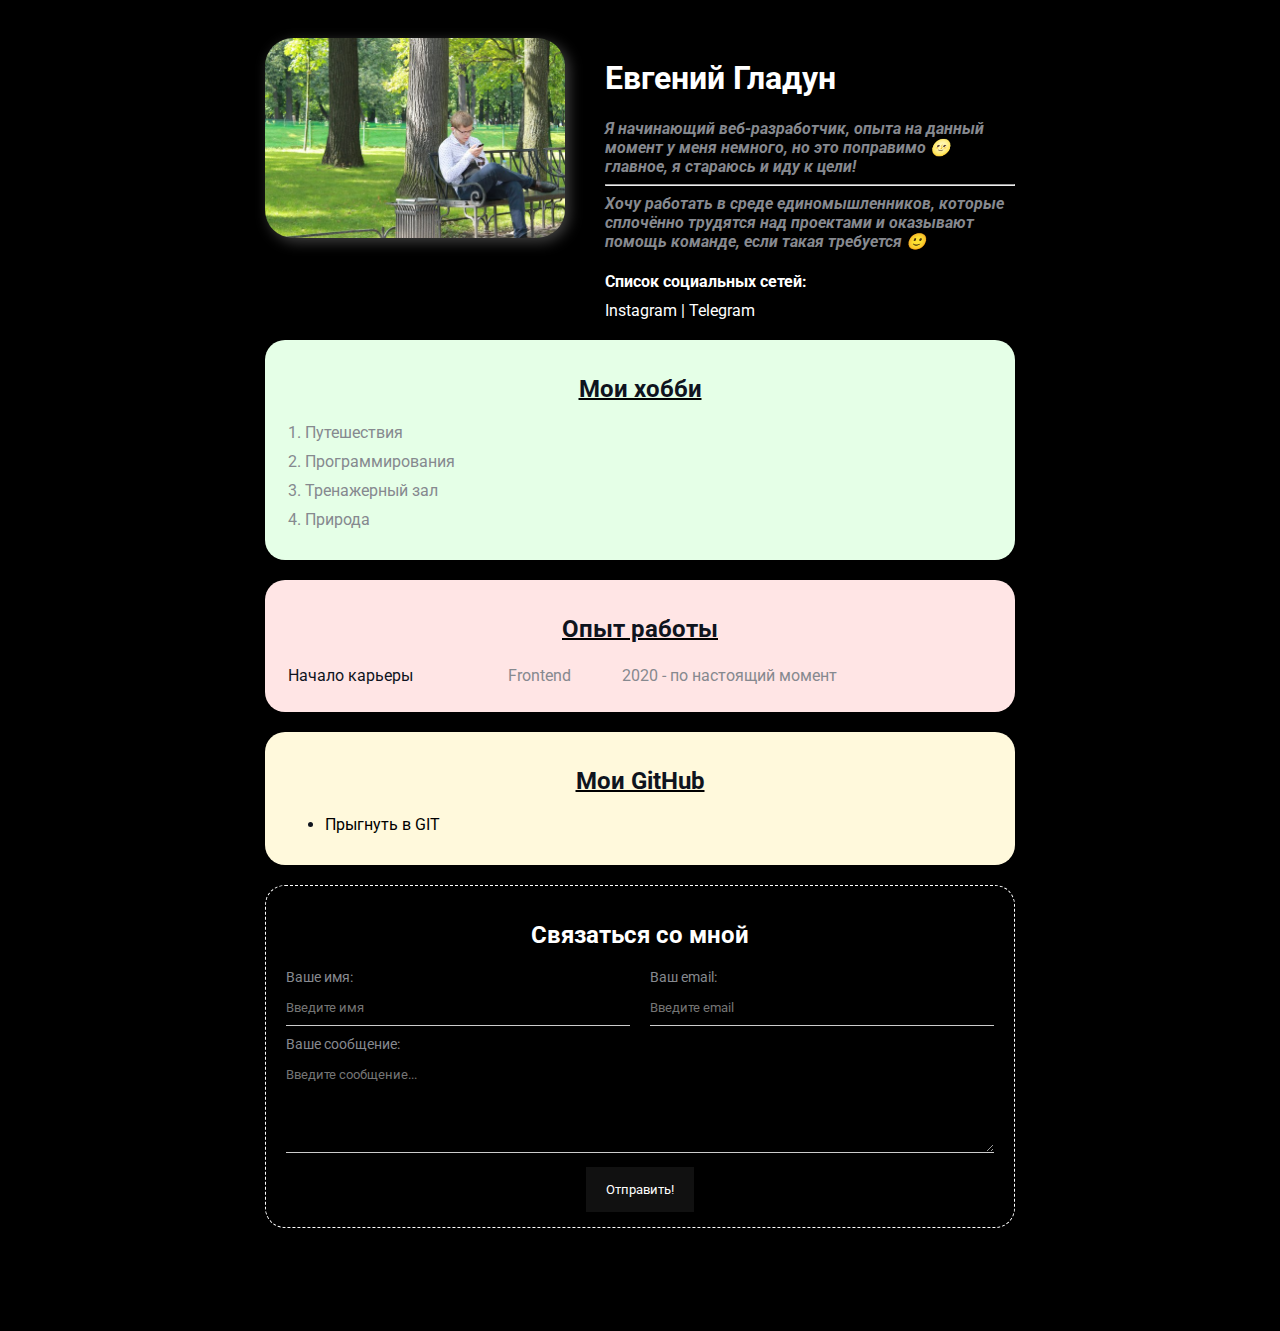
==== index.html @ d6aa753c "add_files" ====
<!DOCTYPE html>
<html lang="ru">

<head>
    <meta charset="UTF-8">
    <meta http-equiv="X-UA-Compatible" content="IE=edge">
    <meta name="viewport" content="width=device-width, initial-scale=1.0">
    <meta name="keywords" content="Evgenii, cv, resume">
    <meta name="description" content="Это сайт - резюме Евгений Гладун">
    <link rel="stylesheet" href="../src/css/style.css">
    <title>Evgenii Resume</title>
</head>

<body>

    <div class="container">

        <div class="info">
            <img src="../src/img/avatar.jpg" alt="Автор" class="avatar">

            <div class="info-text">
                <h1>Евгений Гладун</h1>

                <p>Я начинающий веб-разработчик, опыта на данный момент у меня немного, но это поправимо 🌝 главное, я
                    стараюсь и иду к цели!
                </p>
                <hr>
                <p>Хочу работать в среде единомышленников, которые сплочённо трудятся над проектами и оказывают помощь
                    команде, если такая требуется 🙂</p>

                <h4>Список социальных сетей:</h4>

                <a class="info-links" href="https://www.instagram.com/eev9enn/" target="_blank">Instagram</a>
                |
                <a class="info-links" href="https://t.me/EEv9ENN" target="_blank">Telegram</a>
            </div>
        </div>

        <div class="card bg-green">
            <h2 class="title">Мои хобби</h2>
            <ol class="list">
                <li>Путешествия</li>
                <li>Программирования</li>
                <li>Тренажерный зал</li>
                <li>Природа</li>
            </ol>
        </div>

        <div class="card bg-red">
            <h2 class="title">Опыт работы</h2>

            <table class="table">
                <!-- <thead>
          <tr>
            <th>Название</th>
            <th>Должность</th>
            <th>Год</th>
          </tr>
        </thead> -->
                <tbody>
                    <tr>
                        <td>Начало карьеры</td>
                        <td>Frontend</td>
                        <td>2020 - по настоящий момент</td>
                    </tr>
                </tbody>
            </table>
        </div>

        <div class="card bg-yellow">
            <h2 class="title">Мои GitHub</h2>

            <ul class="link-list">
                <li>
                    <a href="https://github.com/EvgeniiGladun" target="_blank">Прыгнуть в GIT</a>
                </li>
            </ul>
        </div>



        <form action="/" class="form">
            <h2 class="form-title">Связаться со мной</h2>

            <div class="form-row">

                <div class="form-group">
                    <label for="name">Ваше имя:</label>
                    <input type="text" id="name" placeholder="Введите имя">
                </div>

                <div class="form-group">
                    <label for="email">Ваш email:</label>
                    <input type="email" id="email" placeholder="Введите email">
                </div>
            </div>

            <div class="form-group">
                <label for="message">Ваше сообщение:</label>
                <textarea class="form-group_textarea" id="message" cols="20" rows="5"
                    placeholder="Введите сообщение..."></textarea>
            </div>

            <input class="btn" type="submit" value="Отправить!">
        </form>

        <br>
        <br>
        <br>
        <br>
        <br>
    </div>
</body>

</html>
---- src/css/style.css ----
@import url("https://fonts.googleapis.com/css2?family=Roboto&display=swap");

body {
  font-family: "Roboto", sans-serif;
  font-size: 16px;
  font-weight: normal;
  background: #000;
  color: #0f141e;
}

a {
  color: #000;
  text-decoration: none;
}

a:hover {
  opacity: 0.8;
  text-decoration: underline;
}

.info-links {
  color: #fff;
  text-decoration: none;
}

a:active {
  color: blue;
}

a:visited {
  color: grey;
}

.container {
  max-width: 750px;
  margin: auto;
  padding-top: 30px;
}

.avatar {
  width: 300px;
  height: 200px;
  border-radius: 28px;
  box-shadow: 4px 4px 14px rgba(255, 255, 255, 0.25);
}

.info {
  margin-bottom: 20px;
  display: flex;
}

.info-text {
  color: #fff;
  margin-left: 40px;
}

.info-text p {
  font-style: italic;
  font-weight: bold;
  color: #86898f;
  margin: 0;
}

.info-text h4 {
  margin-bottom: 10px;
  color: #fff;
}

@media (max-width: 650px) {
  .info {
    display: block;
    text-align: center;
  }
}

.title {
  text-decoration: 2px underline rgb(0, 0, 0);
  align-content: center;
  text-align: center;
}

.card {
  border-radius: 20px;
  padding: 15px 20px;
  margin-bottom: 20px;
}

.card h2 {
  margin-bottom: 20px;
}

.bg-yellow {
  background: #fff9dc;
}

.bg-red {
  background: #ffe5e5;
}

.bg-green {
  background: #e5ffe7;
}

.btn {
  display: block;
  margin: 0 auto;
  margin-top: 10px;
  background: #111;
  padding: 15px 20px;
  color: #fff;
  border: none;
  font-family: inherit;
  cursor: pointer;
}

.btn:hover {
  opacity: 0.8;
}

.list {
  padding: 0 20px;
}

.list li {
  color: #86898f;
  margin-bottom: 10px;
}

.p-list {
  list-style: none;
  padding: 0;
}

.p-list li {
  margin-bottom: 10px;
  border-bottom: 1px solid #ccc;
  padding-bottom: 5px;
}

.table {
  width: 100%;
}

.table td {
  padding-bottom: 10px;
}

.table td:nth-child(2),
.table td:nth-child(3) {
  color: #86898f;
}

.form {
  padding: 15px 20px;
  border: 1px dashed #fff;
  border-radius: 20px;
}

.form h2 {
  text-align: center;
}

.form-title {
  color: #fff;
}

.form-row {
  margin-bottom: 10px;
  display: flex;
}

.form-row .form-group {
  margin-right: 20px;
  width: 50%;
  /* display: inline-block; */
  /* width: calc(50% - 20px); */
}

.form-row .form-group:last-child {
  margin-right: 0;
}

@media (max-width: 650px) {
  .form-row {
    display: block;
  }

  .form-row .form-group {
    width: 100%;
    margin-right: 0;
    margin-bottom: 10px;
  }
}

.form-group label {
  display: block;
  font-size: 14px;
  color: #86898f;
}

.form-group input,
.form-group textarea {
  width: 100%;
  box-sizing: border-box;
  border: none;
  background: transparent;
  border-bottom: 1px solid #ccc;
  color: #fff;
  padding: 15px 0 10px;
  outline: none;
  font-family: inherit;
}

.form-group_textarea {
  max-width: 100%;
  min-width: 100%;
  min-height: 100px;
}
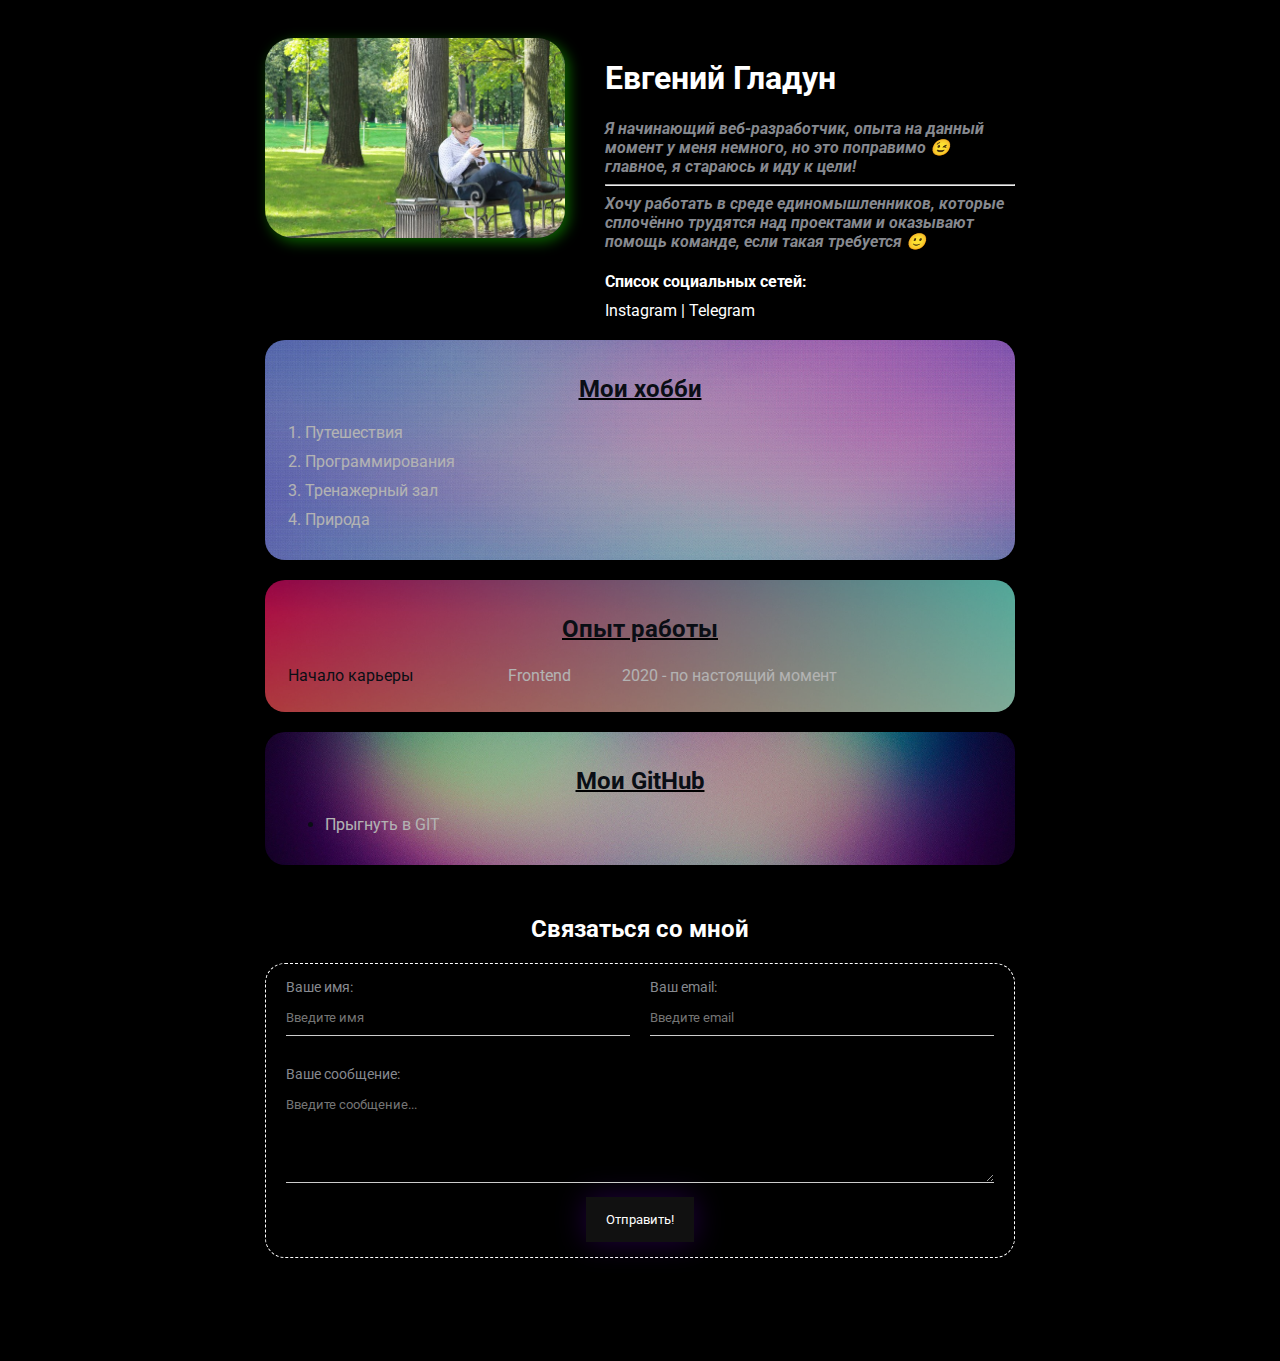
==== commit f2dc0652: "update_portfolio_v1.1" ====
--- a/index.html
+++ b/index.html
@@ -7,7 +7,7 @@
     <meta name="viewport" content="width=device-width, initial-scale=1.0">
     <meta name="keywords" content="Evgenii, cv, resume">
     <meta name="description" content="Это сайт - резюме Евгений Гладун">
-    <link rel="stylesheet" href="../src/css/style.css">
+    <link rel="stylesheet" href="./src/css/style.css">
     <title>Evgenii Resume</title>
 </head>
 
@@ -16,17 +16,18 @@
     <div class="container">
 
         <div class="info">
-            <img src="../src/img/avatar.jpg" alt="Автор" class="avatar">
+            <img src="./src/img/avatar.jpg" alt="Автор" class="avatar">
 
             <div class="info-text">
                 <h1>Евгений Гладун</h1>
 
-                <p>Я начинающий веб-разработчик, опыта на данный момент у меня немного, но это поправимо 🌝 главное, я
+                <p>Я начинающий веб-разработчик, опыта на данный момент у меня немного, но это поправимо &#128521;
+                    главное, я
                     стараюсь и иду к цели!
                 </p>
                 <hr>
                 <p>Хочу работать в среде единомышленников, которые сплочённо трудятся над проектами и оказывают помощь
-                    команде, если такая требуется 🙂</p>
+                    команде, если такая требуется &#128578;</p>
 
                 <h4>Список социальных сетей:</h4>
 
@@ -36,7 +37,7 @@
             </div>
         </div>
 
-        <div class="card bg-green">
+        <div class="card bg-one">
             <h2 class="title">Мои хобби</h2>
             <ol class="list">
                 <li>Путешествия</li>
@@ -46,10 +47,12 @@
             </ol>
         </div>
 
-        <div class="card bg-red">
+        <div class="card bg-two">
             <h2 class="title">Опыт работы</h2>
 
             <table class="table">
+
+                <!-- Шаблон для заполнения (опыта работы) -->
                 <!-- <thead>
           <tr>
             <th>Название</th>
@@ -67,7 +70,7 @@
             </table>
         </div>
 
-        <div class="card bg-yellow">
+        <div class="card bg-three">
             <h2 class="title">Мои GitHub</h2>
 
             <ul class="link-list">
@@ -79,8 +82,8 @@
 
 
 
+        <h2 class="form-title">Связаться со мной</h2>
         <form action="/" class="form">
-            <h2 class="form-title">Связаться со мной</h2>
 
             <div class="form-row">
 
--- a/src/css/style.css
+++ b/src/css/style.css
@@ -9,7 +9,7 @@
 }
 
 a {
-  color: #000;
+  color: #fff;
   text-decoration: none;
 }
 
@@ -41,7 +41,7 @@
   width: 300px;
   height: 200px;
   border-radius: 28px;
-  box-shadow: 4px 4px 14px rgba(255, 255, 255, 0.25);
+  box-shadow: 4px 4px 14px rgba(30, 255, 0, 0.384);
 }
 
 .info {
@@ -79,6 +79,9 @@
   text-align: center;
 }
 
+.overlay {
+}
+
 .card {
   border-radius: 20px;
   padding: 15px 20px;
@@ -89,16 +92,31 @@
   margin-bottom: 20px;
 }
 
-.bg-yellow {
-  background: #fff9dc;
-}
-
-.bg-red {
-  background: #ffe5e5;
-}
-
-.bg-green {
-  background: #e5ffe7;
+.bg-one {
+  opacity: 0.7;
+  background: url("../img/bg/gradient-one.jpg") center center/cover no-repeat;
+}
+
+.bg-two {
+  opacity: 0.7;
+  background: url("../img/bg/gradient-two.jpg") center center/cover no-repeat;
+}
+
+.bg-three {
+  opacity: 0.7;
+  background: url("../img/bg/gradient-three.jpg") center center/cover no-repeat;
+}
+
+.bg-one:hover {
+  opacity: 1;
+}
+
+.bg-two:hover {
+  opacity: 1;
+}
+
+.bg-three:hover {
+  opacity: 1;
 }
 
 .btn {
@@ -108,13 +126,15 @@
   background: #111;
   padding: 15px 20px;
   color: #fff;
+  box-shadow: 0 0 30px rgba(132, 0, 255, 0.25);
   border: none;
   font-family: inherit;
   cursor: pointer;
 }
 
 .btn:hover {
-  opacity: 0.8;
+  box-shadow: none;
+  opacity: 0.4;
 }
 
 .list {
@@ -122,7 +142,7 @@
 }
 
 .list li {
-  color: #86898f;
+  color: #fff;
   margin-bottom: 10px;
 }
 
@@ -147,7 +167,7 @@
 
 .table td:nth-child(2),
 .table td:nth-child(3) {
-  color: #86898f;
+  color: #fff;
 }
 
 .form {
@@ -161,11 +181,13 @@
 }
 
 .form-title {
+  margin-top: 50px;
+  text-align: center;
   color: #fff;
 }
 
 .form-row {
-  margin-bottom: 10px;
+  margin-bottom: 30px;
   display: flex;
 }
 
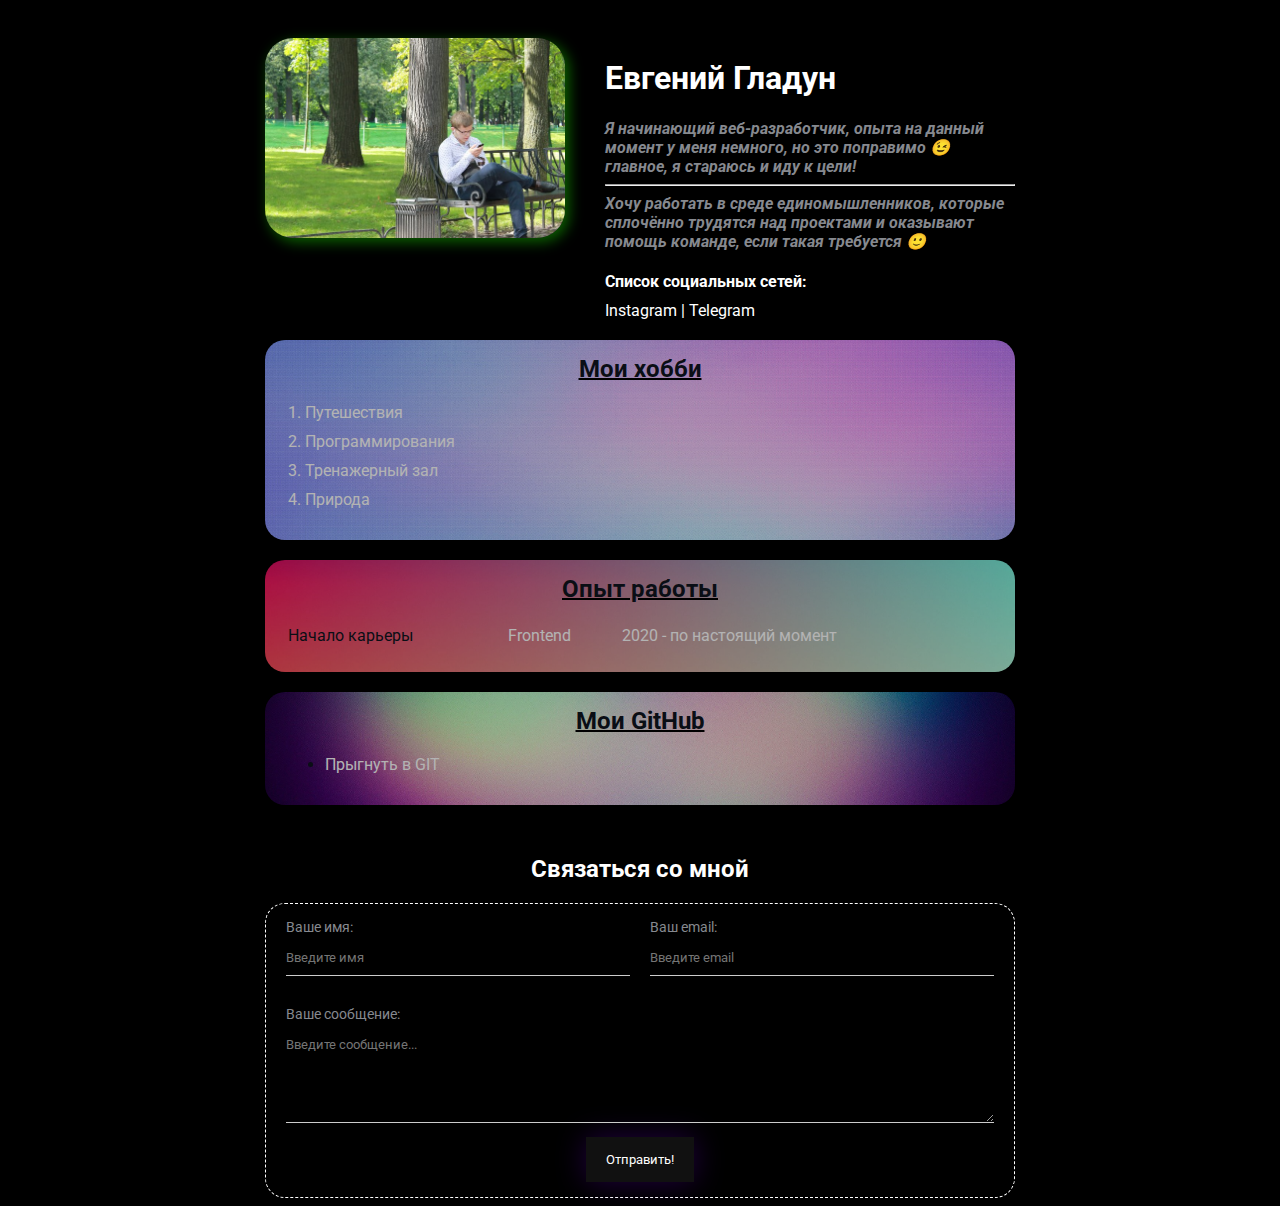
==== commit 0ea17b1f: "no message" ====
--- a/index.html
+++ b/index.html
@@ -106,12 +106,7 @@
 
             <input class="btn" type="submit" value="Отправить!">
         </form>
-
-        <br>
-        <br>
-        <br>
-        <br>
-        <br>
+        
     </div>
 </body>
 
--- a/src/css/style.css
+++ b/src/css/style.css
@@ -71,6 +71,10 @@
     display: block;
     text-align: center;
   }
+
+  .info-text {
+    margin-left: 0;
+  }
 }
 
 .title {
@@ -79,9 +83,6 @@
   text-align: center;
 }
 
-.overlay {
-}
-
 .card {
   border-radius: 20px;
   padding: 15px 20px;
@@ -89,7 +90,7 @@
 }
 
 .card h2 {
-  margin-bottom: 20px;
+  margin: 0 0 20px;
 }
 
 .bg-one {
@@ -170,6 +171,12 @@
   color: #fff;
 }
 
+@media (max-width: 650px) {
+  body {
+    font-size: 12px;
+  }
+}
+
 .form {
   padding: 15px 20px;
   border: 1px dashed #fff;
@@ -211,6 +218,10 @@
     width: 100%;
     margin-right: 0;
     margin-bottom: 10px;
+  }
+
+  .table td:nth-child(3) {
+    
   }
 }
 
